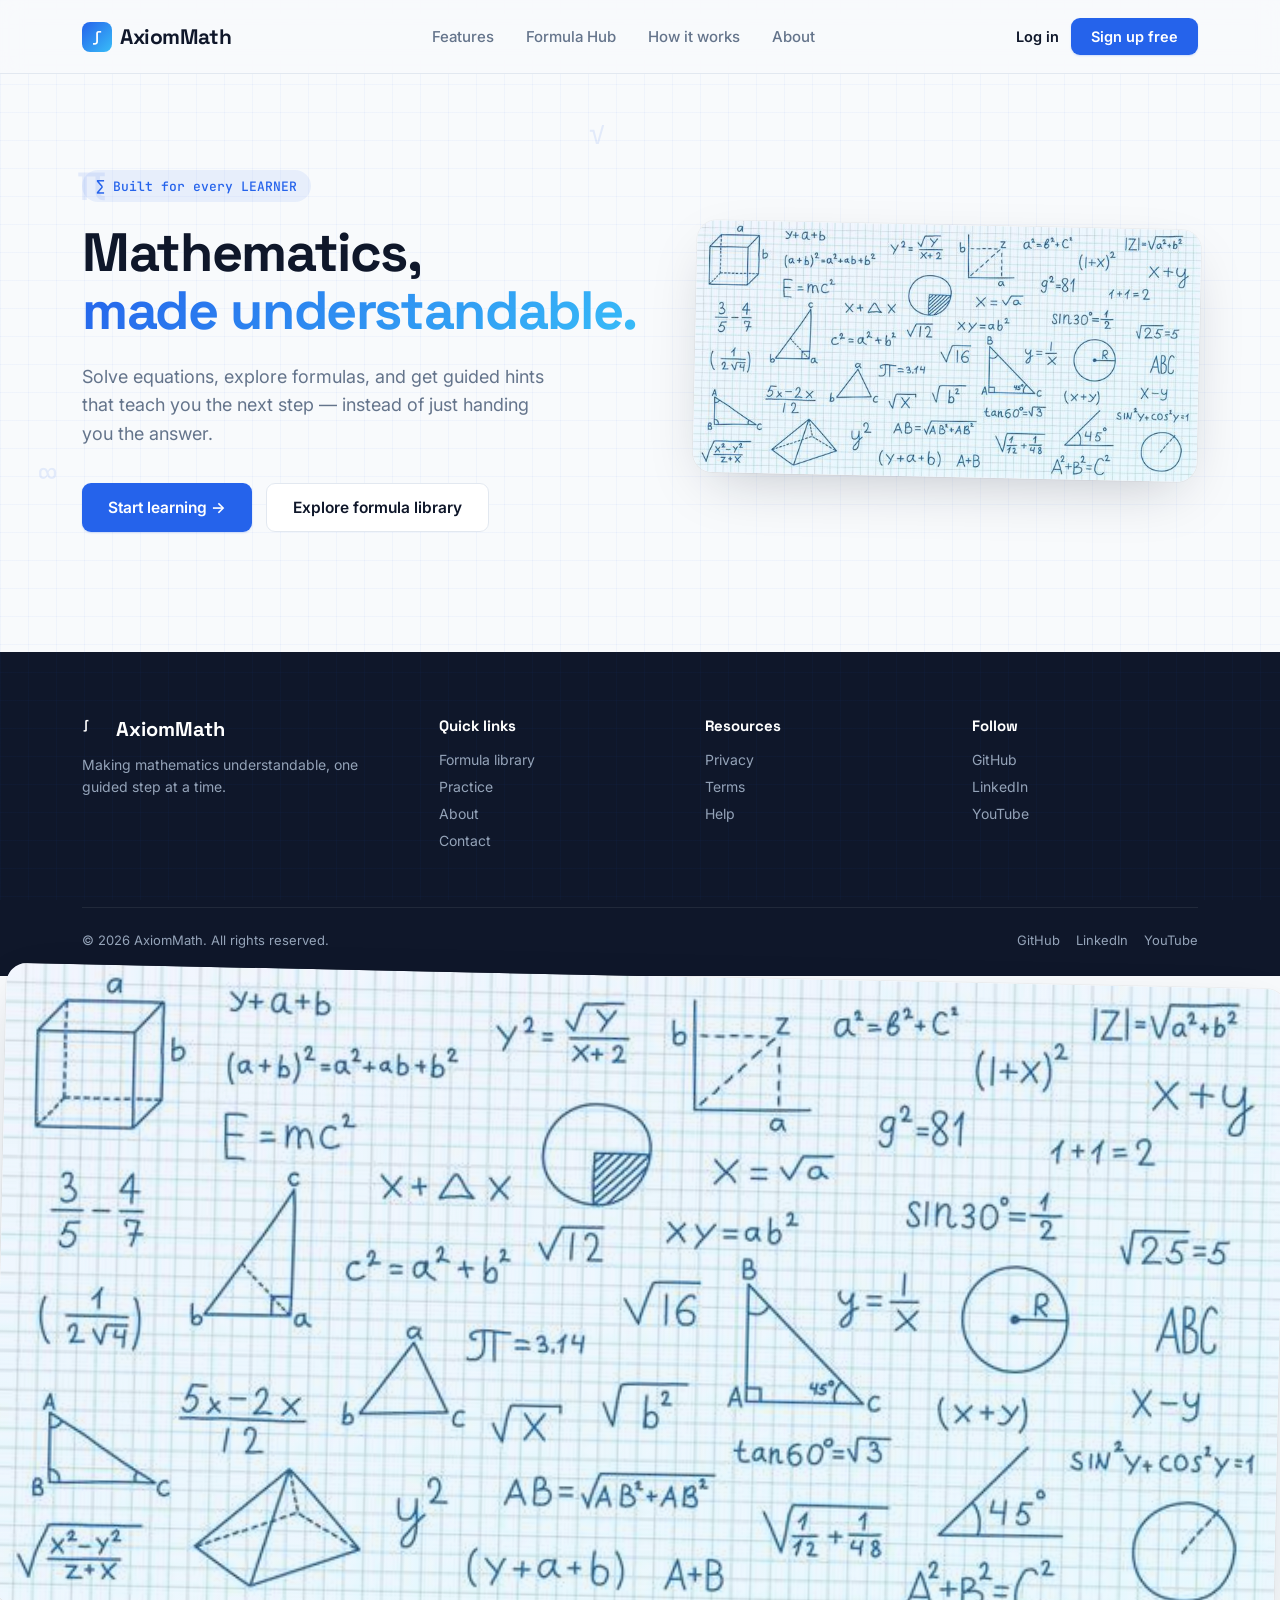
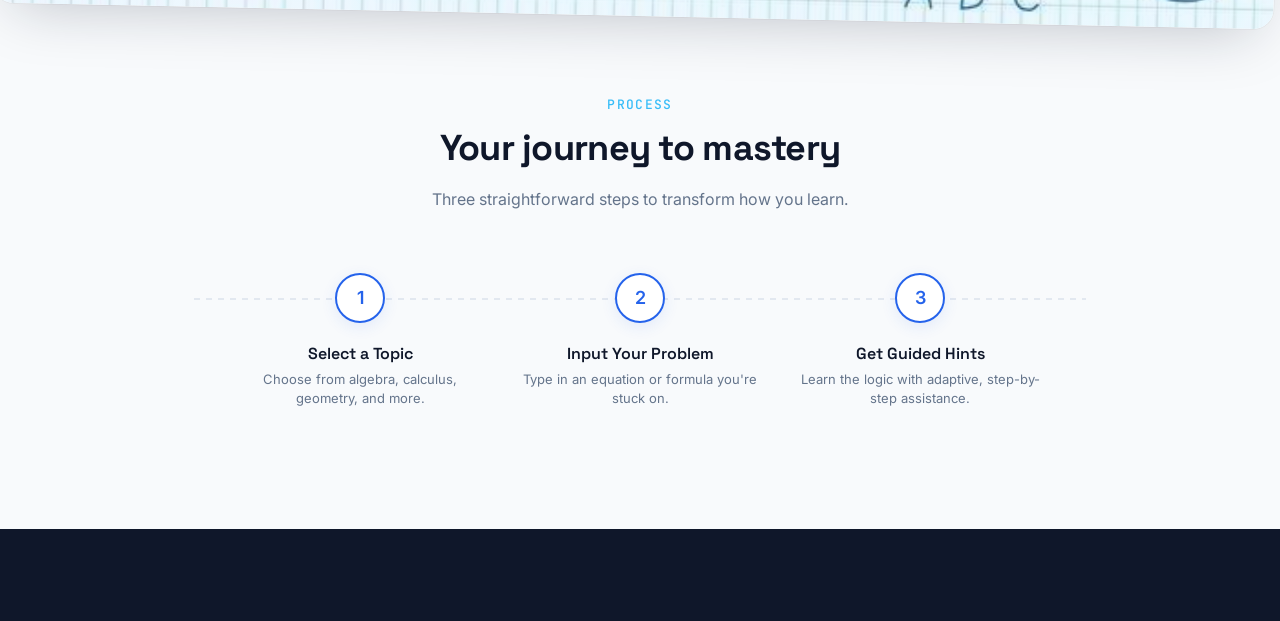
==== index.html @ 0ceeba9a "Hi, I am Asif" ====
<!DOCTYPE html>
<html lang="en">
<head>
<meta charset="UTF-8">
<meta name="viewport" content="width=device-width, initial-scale=1.0">
<title>AxiomMath — Mathematics Made Understandable</title>
<link rel="preconnect" href="https://fonts.googleapis.com">
<link href="https://fonts.googleapis.com/css2?family=Space+Grotesk:wght@400;500;600;700&family=Inter:wght@400;500;600;700&family=JetBrains+Mono:wght@400;500;600&display=swap" rel="stylesheet">
<link rel="stylesheet" href="styles.css">
</head>
<body>

<header>
  <nav>
    <div class="logo"><span class="mark">∫</span>AxiomMath</div>
    <div class="nav-links">
      <a href="#features">Features</a>
      <a href="#categories">Formula Hub</a>
      <a href="#how">How it works</a>
      <a href="about.html">About</a>
    </div>
    <div class="nav-cta">
      <a href="#" class="btn-login">Log in</a>
      <a href="#" class="btn btn-primary">Sign up free</a>
    </div>
  </nav>
</header>

<section class="hero">
  <span class="symbol" style="top:14%; left:6%; font-size:50px;">π</span>
  <span class="symbol" style="top:70%; left:3%; font-size:32px; animation-delay:1.4s;">∞</span>
  <span class="symbol" style="top:8%; left:46%; font-size:26px; animation-delay:2.1s;">√</span>
  <div class="wrap">
    <div class="hero-copy">
      <span class="eyebrow">Built for every LEARNER</span>
      <h1>Mathematics, <span class="accent-text">made&nbsp;understandable.</span></h1>
      <p class="sub">Solve equations, explore formulas, and get guided hints that teach you the next step — instead of just handing you the answer.</p>
      <div class="hero-actions">
        <a href="#" class="btn btn-primary">Start learning →</a>
        <a href="#categories" class="btn btn-ghost">Explore formula library</a>
      </div>
    </div>
    <div class="hero-visual">
      <img src="img.jpg" alt="Hero Visual">
    </div>
  </div>
</section>

<footer>
  <div class="wrap">
    <div class="footer-grid">
      <div>
        <div class="footer-logo"><span class="mark" style="width:26px;height:26px;font-size:13px;">∫</span>AxiomMath</div>
        <p style="font-size:14px; line-height:1.6;">Making mathematics understandable, one guided step at a time.</p>
      </div>
      <div>
        <h4>Quick links</h4>
        <ul>
          <li><a href="#categories">Formula library</a></li>
          <li><a href="#">Practice</a></li>
          <li><a href="about.html">About</a></li>
          <li><a href="#">Contact</a></li>
        </ul>
      </div>
      <div>
        <h4>Resources</h4>
        <ul>
          <li><a href="#">Privacy</a></li>
          <li><a href="#">Terms</a></li>
          <li><a href="#">Help</a></li>
        </ul>
      </div>
      <div>
        <h4>Follow</h4>
        <ul>
          <li><a href="#">GitHub</a></li>
          <li><a href="#">LinkedIn</a></li>
          <li><a href="#">YouTube</a></li>
        </ul>
      </div>
    </div>
    <div class="footer-bottom">
      <span>© 2026 AxiomMath. All rights reserved.</span>
      <div class="socials">
        <a href="#">GitHub</a>
        <a href="#">LinkedIn</a>
        <a href="#">YouTube</a>
      </div>
    </div>
  </div>
</footer>

</body>
</html>





    <div class="hero-visual">
      <img src="img.jpg" alt="Hero Visual">
    </div>
  </div>
</section>


<section id="how" class="section">
  <div class="wrap">
    <div class="section-head">
      <span class="label">Process</span>
      <h2>Your journey to mastery</h2>
      <p>Three straightforward steps to transform how you learn.</p>
    </div>
    
    <div class="timeline">
     
      <div class="tstep">
        <div class="tdot">1</div>
        <h5>Select a Topic</h5>
        <p>Choose from algebra, calculus, geometry, and more.</p>
      </div>
      
      <div class="tstep">
        <div class="tdot">2</div>
        <h5>Input Your Problem</h5>
        <p>Type in an equation or formula you're stuck on.</p>
      </div>
      
      <div class="tstep">
        <div class="tdot">3</div>
        <h5>Get Guided Hints</h5>
        <p>Learn the logic with adaptive, step-by-step assistance.</p>
      </div>
    </div>
  </div>
</section>

<footer>
<!-- ... -->
---- styles.css ----
:root{
  --bg:#F8FAFC;
  --primary:#2563EB;
  --primary-dark:#1d4ed8;
  --accent:#38BDF8;
  --dark:#0F172A;
  --card:#FFFFFF;
  --line:#E2E8F0;
  --muted:#64748B;
  --font-display:'Space Grotesk', sans-serif;
  --font-body:'Inter', sans-serif;
  --font-mono:'JetBrains Mono', monospace;
}
*{box-sizing:border-box; margin:0; padding:0;}
html{scroll-behavior:smooth;}
body{
  font-family:var(--font-body);
  background:var(--bg);
  color:var(--dark);
  -webkit-font-smoothing:antialiased;
  overflow-x:hidden;
}
a{color:inherit; text-decoration:none;}
img{max-width:100%; display:block;}

/* faint grid texture across whole page */
body::before{
  content:"";
  position:fixed; inset:0;
  background-image:
    linear-gradient(rgba(37,99,235,0.04) 1px, transparent 1px),
    linear-gradient(90deg, rgba(37,99,235,0.04) 1px, transparent 1px);
  background-size:28px 28px;
  pointer-events:none;
  z-index:0;
}

.wrap{max-width:1180px; margin:0 auto; padding:0 32px; position:relative; z-index:1;}

/* ---------- floating symbols ---------- */
.symbol{
  position:absolute;
  font-family:var(--font-mono);
  color:rgba(37,99,235,0.10);
  font-size:42px;
  user-select:none;
  pointer-events:none;
  animation:drift 14s ease-in-out infinite;
}
@keyframes drift{
  0%,100%{transform:translateY(0) rotate(0deg);}
  50%{transform:translateY(-24px) rotate(6deg);}
}
@media (prefers-reduced-motion: reduce){
  .symbol{animation:none;}
  *{animation-duration:0.001ms !important; transition-duration:0.001ms !important;}
}

/* ---------- nav ---------- */
header{
  position:sticky; top:0; z-index:50;
  background:rgba(248,250,252,0.85);
  backdrop-filter:blur(10px);
  border-bottom:1px solid var(--line);
}
nav{
  display:flex; align-items:center; justify-content:space-between;
  padding:18px 32px; max-width:1180px; margin:0 auto;
}
.logo{
  font-family:var(--font-display); font-weight:700; font-size:21px;
  letter-spacing:-0.02em; display:flex; align-items:center; gap:8px;
}
.logo .mark{
  width:30px; height:30px; border-radius:8px;
  background:linear-gradient(135deg, var(--primary), var(--accent));
  display:flex; align-items:center; justify-content:center;
  color:#fff; font-family:var(--font-mono); font-size:15px; font-weight:600;
}
.nav-links{display:flex; gap:32px; align-items:center;}
.nav-links a{
  font-size:15px; font-weight:500; color:var(--muted);
  transition:color .2s ease; position:relative;
}
.nav-links a:hover{color:var(--dark);}
.nav-cta{display:flex; gap:12px; align-items:center;}
.btn{
  font-family:var(--font-body); font-weight:600; font-size:14.5px;
  padding:10px 20px; border-radius:9px; border:none; cursor:pointer;
  transition:all .2s ease; display:inline-flex; align-items:center; gap:8px;
}
.btn-primary{
  background:var(--primary); color:#fff;
  box-shadow:0 1px 2px rgba(37,99,235,0.2);
}
.btn-primary:hover{
  background:var(--primary-dark);
  box-shadow:0 0 0 4px rgba(37,99,235,0.18);
  transform:translateY(-1px);
}
.btn-ghost{
  background:#fff; color:var(--dark); border:1px solid var(--line);
}
.btn-ghost:hover{border-color:var(--primary); color:var(--primary);}
.btn-login{font-weight:600; font-size:14.5px; color:var(--dark);}

/* ---------- hero ---------- */
.hero{
  padding:96px 0 80px;
  position:relative;
  overflow:hidden;
}
.hero .wrap{
  display:grid; grid-template-columns:1.05fr 0.95fr; gap:56px; align-items:center;
}
.eyebrow{
  display:inline-flex; align-items:center; gap:8px;
  font-family:var(--font-mono); font-size:13px; color:var(--primary);
  background:rgba(37,99,235,0.08); padding:6px 14px; border-radius:100px;
  margin-bottom:22px; font-weight:500;
}
.eyebrow::before{content:"∑"; font-size:15px;}
h1{
  font-family:var(--font-display); font-weight:700;
  font-size:54px; line-height:1.08; letter-spacing:-0.025em;
  margin-bottom:22px;
}
h1 .accent-text{
  background:linear-gradient(135deg, var(--primary), var(--accent));
  -webkit-background-clip:text; background-clip:text; color:transparent;
}
.hero p.sub{
  font-size:18px; line-height:1.6; color:var(--muted);
  max-width:480px; margin-bottom:34px;
}
.hero-actions{display:flex; gap:14px; flex-wrap:wrap;}
.hero-actions .btn{padding:14px 26px; font-size:15.5px;}

.hero-visual{
  position:relative;
  border-radius:20px;
  overflow:hidden;
  box-shadow:0 20px 60px -20px rgba(15,23,42,0.25), 0 0 0 1px rgba(15,23,42,0.04);
  transform:rotate(1.2deg);
}
.hero-visual img{width:100%; height:100%; object-fit:cover;}
.hero-visual::after{
  content:"";
  position:absolute; inset:0;
  background:linear-gradient(160deg, rgba(37,99,235,0.06), rgba(56,189,248,0.10));
}
.floating-card{
  position:absolute;
  background:#fff; border-radius:14px;
  box-shadow:0 14px 34px -10px rgba(15,23,42,0.22);
  padding:13px 16px;
  font-family:var(--font-mono); font-size:14px; font-weight:600;
  display:flex; align-items:center; gap:8px;
  animation:floaty 5s ease-in-out infinite;
}
.floating-card.fc1{bottom:-18px; left:-22px; color:var(--primary); animation-delay:.3s;}
.floating-card.fc2{top:-16px; right:-18px; color:#0EA5E9; animation-delay:1s;}
@keyframes floaty{
  0%,100%{transform:translateY(0);}
  50%{transform:translateY(-10px);}
}

/* ---------- section heading ---------- */
.section{padding:72px 0;}
.section-head{text-align:center; max-width:600px; margin:0 auto 48px;}
.section-head .label{
  font-family:var(--font-mono); font-size:13px; color:var(--accent);
  font-weight:500; letter-spacing:0.04em; text-transform:uppercase;
  display:block; margin-bottom:10px;
}
.section-head h2{
  font-family:var(--font-display); font-weight:700; font-size:34px;
  letter-spacing:-0.02em; margin-bottom:12px;
}
.section-head p{color:var(--muted); font-size:16px; line-height:1.6;}

/* ---------- quick feature strip ---------- */
.feature-strip{
  display:grid; grid-template-columns:repeat(6,1fr); gap:0;
  background:var(--dark); border-radius:18px; overflow:hidden;
  margin:0 32px;
}
.feature-strip .fitem{
  padding:26px 18px; text-align:center; color:#fff;
  border-right:1px solid rgba(255,255,255,0.08);
  transition:background .2s ease;
}
.feature-strip .fitem:last-child{border-right:none;}
.feature-strip .fitem:hover{background:rgba(255,255,255,0.06);}
.feature-strip .ficon{font-size:22px; margin-bottom:8px;}
.feature-strip .flabel{font-size:13.5px; font-weight:600;}

/* ---------- feature cards ---------- */
.grid-3{display:grid; grid-template-columns:repeat(3,1fr); gap:24px;}
.feature-card{
  background:var(--card); border:1px solid var(--line); border-radius:16px;
  padding:30px 26px; transition:transform .25s ease, box-shadow .25s ease, border-color .25s ease;
}
.feature-card:hover{
  transform:translateY(-4px);
  box-shadow:0 18px 40px -16px rgba(15,23,42,0.16);
  border-color:rgba(37,99,235,0.25);
}
.fc-icon{
  width:48px; height:48px; border-radius:12px;
  background:rgba(37,99,235,0.08);
  display:flex; align-items:center; justify-content:center;
  font-size:22px; margin-bottom:18px;
}
.feature-card h3{font-family:var(--font-display); font-size:18px; font-weight:600; margin-bottom:8px;}
.feature-card p{color:var(--muted); font-size:14.5px; line-height:1.6;}

/* ---------- why axiommath / process ---------- */
.process{
  display:flex; align-items:center; justify-content:center; gap:0;
  flex-wrap:wrap; margin-top:8px;
}
.pstep{
  font-family:var(--font-display); font-weight:600; font-size:17px;
  background:#fff; border:1px solid var(--line); border-radius:12px;
  padding:14px 26px; box-shadow:0 4px 14px -8px rgba(15,23,42,0.12);
}
.parrow{
  font-family:var(--font-mono); color:var(--accent); font-size:20px;
  padding:0 18px;
}

/* ---------- categories ---------- */
.cat-grid{display:grid; grid-template-columns:repeat(3,1fr); gap:20px;}
.cat-card{
  background:#fff; border:1px solid var(--line); border-radius:16px;
  padding:24px; display:flex; align-items:center; gap:16px;
  transition:all .25s ease; cursor:pointer;
}
.cat-card:hover{border-color:var(--primary); transform:translateY(-3px); box-shadow:0 14px 30px -16px rgba(37,99,235,0.3);}
.cat-emoji{font-size:28px;}
.cat-card h4{font-family:var(--font-display); font-size:16.5px; font-weight:600;}
.cat-card span{font-size:13px; color:var(--muted); font-family:var(--font-mono);}

/* ---------- daily challenge (notebook card) ---------- */
.challenge{
  background:#fff;
  border-radius:20px;
  padding:0;
  overflow:hidden;
  display:grid; grid-template-columns:1fr 1fr;
  box-shadow:0 24px 50px -24px rgba(15,23,42,0.25);
  position:relative;
}
.challenge-left{
  padding:44px 40px;
  background:
    linear-gradient(rgba(37,99,235,0.045) 1px, transparent 1px),
    linear-gradient(90deg, rgba(37,99,235,0.045) 1px, transparent 1px);
  background-size:22px 22px;
  background-color:#fff;
  border-right:1px dashed var(--line);
}
.challenge-left .label{
  font-family:var(--font-mono); font-size:13px; color:var(--primary); font-weight:600;
  text-transform:uppercase; letter-spacing:.04em; margin-bottom:14px; display:block;
}
.equation{
  font-family:var(--font-mono); font-size:32px; font-weight:600;
  color:var(--dark); margin:18px 0 28px;
}
.meta-row{display:flex; gap:28px; margin-bottom:30px;}
.meta-item{font-size:13.5px; color:var(--muted);}
.meta-item b{display:block; color:var(--dark); font-size:15px; font-family:var(--font-display);}
.challenge-right{
  padding:44px 40px; background:var(--dark); color:#fff;
  display:flex; flex-direction:column; justify-content:center;
}
.challenge-right h3{font-family:var(--font-display); font-size:22px; margin-bottom:12px;}
.challenge-right p{color:#94A3B8; font-size:14.5px; line-height:1.6; margin-bottom:26px;}
.challenge-right .btn-primary{align-self:flex-start;}
.challenge-right .btn-ghost{
  background:transparent; color:#fff; border-color:rgba(255,255,255,0.2); margin-top:10px; align-self:flex-start;
}

/* ---------- how it works ---------- */
.timeline{
  display:flex; align-items:flex-start; justify-content:space-between;
  position:relative; margin-top:30px;
}
.timeline::before{
  content:""; position:absolute; top:24px; left:5%; right:5%; height:2px;
  background:repeating-linear-gradient(90deg, var(--line) 0 8px, transparent 8px 16px);
}
.tstep{
  display:flex; flex-direction:column; align-items:center; text-align:center;
  width:18%; position:relative; z-index:1;
}
.tdot{
  width:48px; height:48px; border-radius:50%;
  background:#fff; border:2px solid var(--primary); color:var(--primary);
  display:flex; align-items:center; justify-content:center;
  font-size:20px; margin-bottom:14px;
}
.tstep h5{font-family:var(--font-display); font-size:14.5px; font-weight:600; margin-bottom:4px;}
.tstep p{font-size:12.5px; color:var(--muted);}

/* ---------- reviews ---------- */
.review-grid{display:grid; grid-template-columns:repeat(3,1fr); gap:22px;}
.review-card{
  background:#fff; border:1px solid var(--line); border-radius:16px; padding:26px;
}
.stars{color:#F59E0B; font-size:15px; margin-bottom:14px; letter-spacing:2px;}
.review-card p{font-size:14.5px; color:var(--dark); line-height:1.6; margin-bottom:18px;}
.reviewer{display:flex; align-items:center; gap:10px;}
.avatar{
  width:34px; height:34px; border-radius:50%;
  background:linear-gradient(135deg, var(--primary), var(--accent));
  display:flex; align-items:center; justify-content:center; color:#fff;
  font-family:var(--font-display); font-size:13px; font-weight:600;
}
.reviewer b{font-size:13.5px; display:block;}
.reviewer span{font-size:12px; color:var(--muted);}

/* ---------- CTA strip ---------- */
.cta-strip{
  background:linear-gradient(135deg, var(--primary), #1e3fae);
  border-radius:22px; padding:56px 50px; text-align:center; color:#fff;
  position:relative; overflow:hidden;
}
.cta-strip h2{font-family:var(--font-display); font-size:32px; margin-bottom:14px; font-weight:700;}
.cta-strip p{color:rgba(255,255,255,0.85); margin-bottom:28px; font-size:16px;}
.cta-strip .btn-ghost{background:#fff; color:var(--primary); border:none;}
.cta-strip .btn-ghost:hover{transform:translateY(-1px); box-shadow:0 8px 20px rgba(0,0,0,0.15);}

/* ---------- footer ---------- */
footer{background:var(--dark); color:#94A3B8; padding:64px 0 28px; margin-top:40px;}
.footer-grid{
  display:grid; grid-template-columns:1.4fr 1fr 1fr 1fr; gap:40px;
  margin-bottom:48px;
}
.footer-grid h4{color:#fff; font-family:var(--font-display); font-size:15px; margin-bottom:16px;}
.footer-grid ul{list-style:none;}
.footer-grid li{margin-bottom:10px; font-size:14px;}
.footer-grid a:hover{color:#fff;}
.footer-logo{
  font-family:var(--font-display); font-weight:700; font-size:20px; color:#fff;
  margin-bottom:12px; display:flex; align-items:center; gap:8px;
}
.footer-bottom{
  border-top:1px solid rgba(255,255,255,0.08); padding-top:24px;
  display:flex; justify-content:space-between; align-items:center; font-size:13px;
}
.socials{display:flex; gap:16px;}

@media (max-width:980px){
  .hero .wrap{grid-template-columns:1fr;}
  .hero-visual{order:-1;}
  .grid-3{grid-template-columns:1fr;}
  .cat-grid{grid-template-columns:repeat(2,1fr);}
  .feature-strip{grid-template-columns:repeat(3,1fr);}
  .feature-strip .fitem:nth-child(3){border-right:none;}
  .challenge{grid-template-columns:1fr;}
  .timeline{flex-direction:column; gap:24px; align-items:flex-start;}
  .timeline::before{display:none;}
  .tstep{width:100%; flex-direction:row; text-align:left; gap:14px;}
  .footer-grid{grid-template-columns:1fr 1fr;}
  .review-grid{grid-template-columns:1fr;}
  .nav-links{display:none;}
  h1{font-size:38px;}
}








.section {
  padding: 80px 0;
  position: relative;
  z-index: 1; 
}

.section-head {
  text-align: center;
  max-width: 600px;
  margin: 0 auto 60px;
}

.section-head .label {
  font-family: var(--font-mono);
  font-size: 13px;
  color: var(--accent); 
  font-weight: 500;
  text-transform: uppercase;
  letter-spacing: 0.1em;
  display: block;
  margin-bottom: 12px;
}

.section-head h2 {
  font-family: var(--font-display);
  font-weight: 700;
  font-size: 36px;
  letter-spacing: -0.02em;
  margin-bottom: 16px;
}

.section-head p {
  color: var(--muted);
  font-size: 16px;
  line-height: 1.6;
}


.timeline {
  display: flex;
  justify-content: center;
  gap: 30px;
  position: relative;
}


.timeline::before {
  content: "";
  position: absolute;
  top: 25px;
  left: 10%;
  right: 10%;
  height: 2px;
  background: repeating-linear-gradient(90deg, var(--line) 0 6px, transparent 6px 12px);
  z-index: 0;
}


.tstep {
  display: flex;
  flex-direction: column;
  align-items: center;
  text-align: center;
  flex: 1;
  max-width: 250px;
  position: relative;
  z-index: 1;
}


.tdot {
  width: 50px;
  height: 50px;
  border-radius: 50%;
  background: #fff;
  border: 2px solid var(--primary); /* blue color */
  color: var(--primary);
  display: flex;
  align-items: center;
  justify-content: center;
  font-size: 18px;
  font-weight: 600;
  margin-bottom: 20px;
  box-shadow: 0 4px 15px rgba(37,99,235,0.1);
}


.tstep h5 {
  font-family: var(--font-display);
  font-size: 16px;
  font-weight: 600;
  margin-bottom: 6px;
}

.tstep p {
  font-size: 13px;
  color: var(--muted);
  line-height: 1.5;
}


@media (max-width: 768px) {
  .timeline {
    flex-direction: column;
    gap: 40px;
    align-items: flex-start;
    padding-left: 20px;
  }
  
  .timeline::before {
    top: 10%;
    bottom: 10%;
    left: 25px; 
    width: 2px;
    height: 80%;
    background: repeating-linear-gradient(180deg, var(--line) 0 6px, transparent 6px 12px);
  }
  
  .tstep {
    flex-direction: row;
    text-align: left;
    max-width: 100%;
    gap: 20px;
  }
  
  .tdot {
    margin-bottom: 0;
    flex-shrink: 0;
  }
}
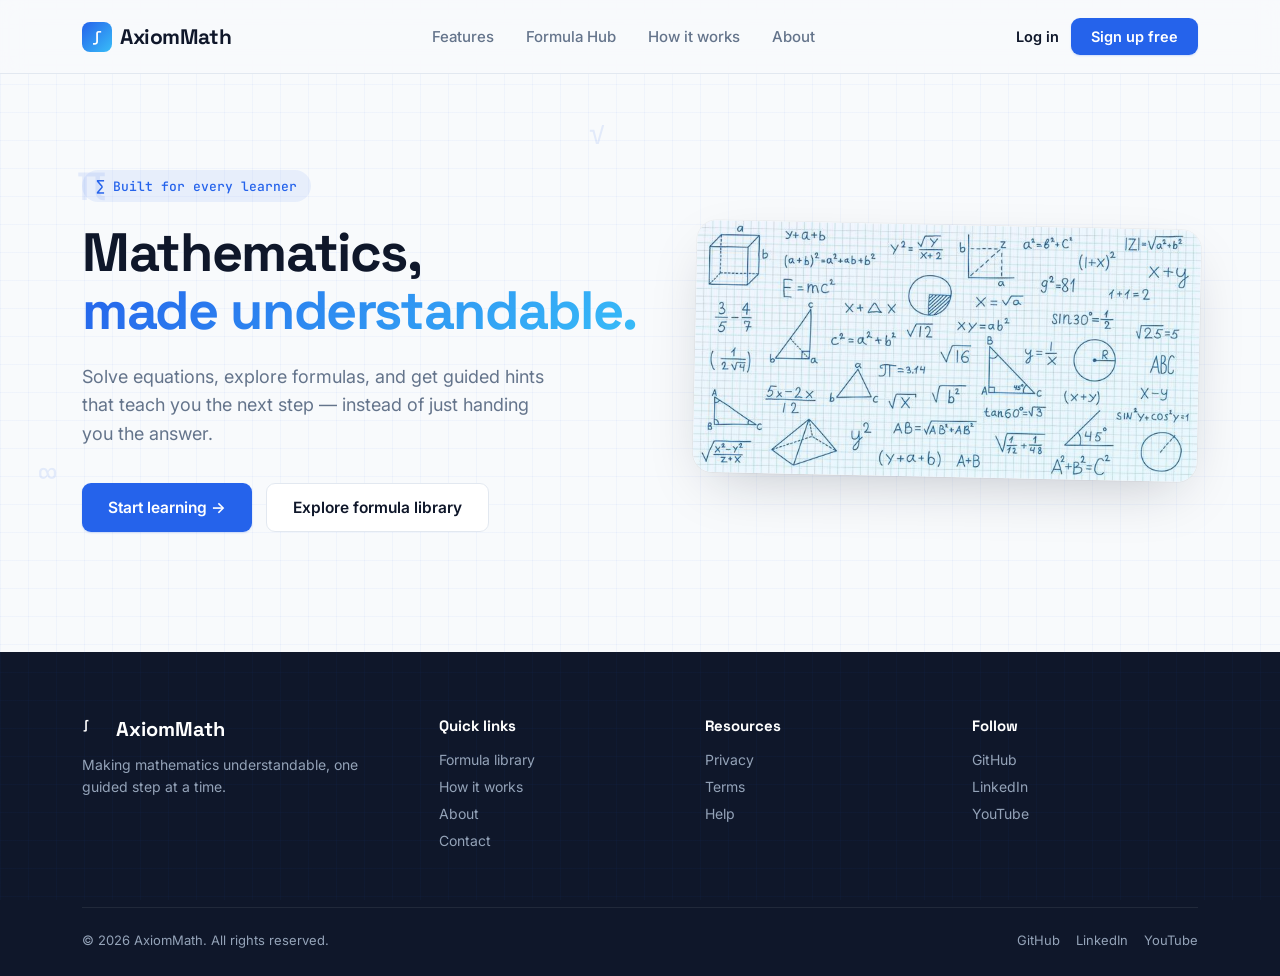
==== commit 3c82fc6a: "Update homepage" ====
--- a/index.html
+++ b/index.html
@@ -12,11 +12,11 @@
 
 <header>
   <nav>
-    <div class="logo"><span class="mark">∫</span>AxiomMath</div>
+    <a href="index.html" class="logo"><span class="mark">∫</span>AxiomMath</a>
     <div class="nav-links">
       <a href="#features">Features</a>
       <a href="#categories">Formula Hub</a>
-      <a href="#how">How it works</a>
+      <a href="how-it-works.html">How it works</a>
       <a href="about.html">About</a>
     </div>
     <div class="nav-cta">
@@ -32,7 +32,7 @@
   <span class="symbol" style="top:8%; left:46%; font-size:26px; animation-delay:2.1s;">√</span>
   <div class="wrap">
     <div class="hero-copy">
-      <span class="eyebrow">Built for every LEARNER</span>
+      <span class="eyebrow">Built for every learner</span>
       <h1>Mathematics, <span class="accent-text">made&nbsp;understandable.</span></h1>
       <p class="sub">Solve equations, explore formulas, and get guided hints that teach you the next step — instead of just handing you the answer.</p>
       <div class="hero-actions">
@@ -41,7 +41,7 @@
       </div>
     </div>
     <div class="hero-visual">
-      <img src="img.jpg" alt="Hero Visual">
+      <img src="img.jpg" alt="Hand-drawn mathematical formulas on graph paper">
     </div>
   </div>
 </section>
@@ -57,7 +57,7 @@
         <h4>Quick links</h4>
         <ul>
           <li><a href="#categories">Formula library</a></li>
-          <li><a href="#">Practice</a></li>
+          <li><a href="how-it-works.html">How it works</a></li>
           <li><a href="about.html">About</a></li>
           <li><a href="#">Contact</a></li>
         </ul>
@@ -92,48 +92,3 @@
 
 </body>
 </html>
-
-
-
-
-
-    <div class="hero-visual">
-      <img src="img.jpg" alt="Hero Visual">
-    </div>
-  </div>
-</section>
-
-
-<section id="how" class="section">
-  <div class="wrap">
-    <div class="section-head">
-      <span class="label">Process</span>
-      <h2>Your journey to mastery</h2>
-      <p>Three straightforward steps to transform how you learn.</p>
-    </div>
-    
-    <div class="timeline">
-     
-      <div class="tstep">
-        <div class="tdot">1</div>
-        <h5>Select a Topic</h5>
-        <p>Choose from algebra, calculus, geometry, and more.</p>
-      </div>
-      
-      <div class="tstep">
-        <div class="tdot">2</div>
-        <h5>Input Your Problem</h5>
-        <p>Type in an equation or formula you're stuck on.</p>
-      </div>
-      
-      <div class="tstep">
-        <div class="tdot">3</div>
-        <h5>Get Guided Hints</h5>
-        <p>Learn the logic with adaptive, step-by-step assistance.</p>
-      </div>
-    </div>
-  </div>
-</section>
-
-<footer>
-<!-- ... -->
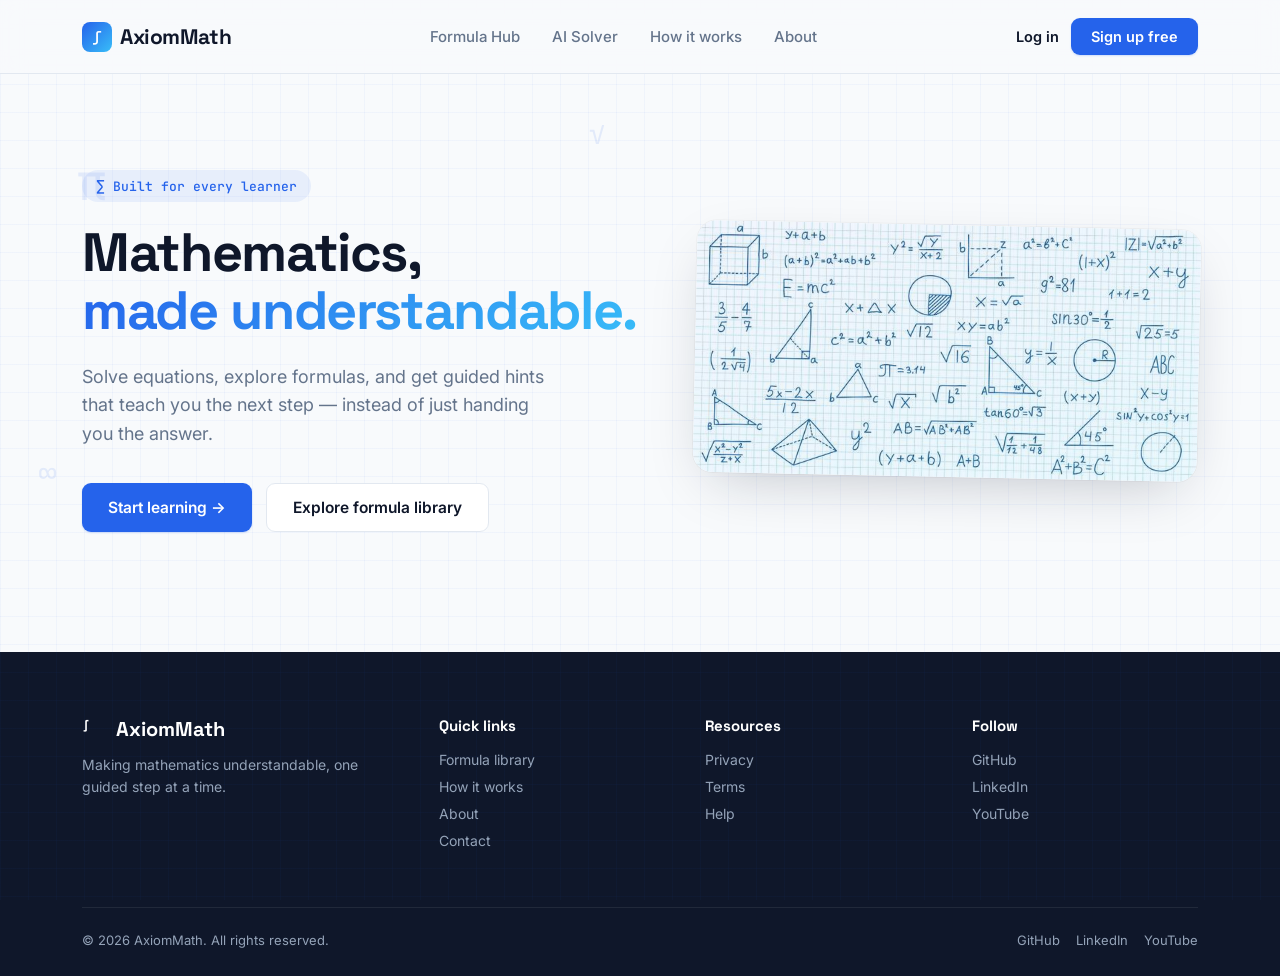
==== commit ddae4fd1: "updated index.html linking with new php files" ====
--- a/index.html
+++ b/index.html
@@ -7,6 +7,7 @@
 <link rel="preconnect" href="https://fonts.googleapis.com">
 <link href="https://fonts.googleapis.com/css2?family=Space+Grotesk:wght@400;500;600;700&family=Inter:wght@400;500;600;700&family=JetBrains+Mono:wght@400;500;600&display=swap" rel="stylesheet">
 <link rel="stylesheet" href="styles.css">
+
 </head>
 <body>
 
@@ -14,14 +15,14 @@
   <nav>
     <a href="index.html" class="logo"><span class="mark">∫</span>AxiomMath</a>
     <div class="nav-links">
-      <a href="#features">Features</a>
-      <a href="#categories">Formula Hub</a>
+      <a href="formulas.php">Formula Hub</a>
+      <a href="solver.php">AI Solver</a>
       <a href="how-it-works.html">How it works</a>
       <a href="about.html">About</a>
     </div>
     <div class="nav-cta">
-      <a href="#" class="btn-login">Log in</a>
-      <a href="#" class="btn btn-primary">Sign up free</a>
+      <a href="./auth/login.php" class="btn-login">Log in</a>
+      <a href="./auth/register.php" class="btn btn-primary">Sign up free</a>
     </div>
   </nav>
 </header>
@@ -37,7 +38,7 @@
       <p class="sub">Solve equations, explore formulas, and get guided hints that teach you the next step — instead of just handing you the answer.</p>
       <div class="hero-actions">
         <a href="#" class="btn btn-primary">Start learning →</a>
-        <a href="#categories" class="btn btn-ghost">Explore formula library</a>
+        <a href="formulas.php" class="btn btn-ghost">Explore formula library</a>
       </div>
     </div>
     <div class="hero-visual">
@@ -56,7 +57,7 @@
       <div>
         <h4>Quick links</h4>
         <ul>
-          <li><a href="#categories">Formula library</a></li>
+          <li><a href="formulas.php">Formula library</a></li>
           <li><a href="how-it-works.html">How it works</a></li>
           <li><a href="about.html">About</a></li>
           <li><a href="#">Contact</a></li>
@@ -91,4 +92,4 @@
 </footer>
 
 </body>
-</html>
+</html>
--- a/styles.css
+++ b/styles.css
@@ -368,142 +368,123 @@
   .review-grid{grid-template-columns:1fr;}
   .nav-links{display:none;}
   h1{font-size:38px;}
-}
-
-
-
-
-
-
-
-
-.section {
-  padding: 80px 0;
-  position: relative;
-  z-index: 1; 
-}
-
-.section-head {
-  text-align: center;
-  max-width: 600px;
-  margin: 0 auto 60px;
-}
-
-.section-head .label {
-  font-family: var(--font-mono);
-  font-size: 13px;
-  color: var(--accent); 
-  font-weight: 500;
-  text-transform: uppercase;
-  letter-spacing: 0.1em;
-  display: block;
-  margin-bottom: 12px;
-}
-
-.section-head h2 {
-  font-family: var(--font-display);
-  font-weight: 700;
-  font-size: 36px;
-  letter-spacing: -0.02em;
-  margin-bottom: 16px;
-}
-
-.section-head p {
-  color: var(--muted);
-  font-size: 16px;
-  line-height: 1.6;
-}
-
-
-.timeline {
-  display: flex;
-  justify-content: center;
-  gap: 30px;
-  position: relative;
-}
-
-
-.timeline::before {
-  content: "";
-  position: absolute;
-  top: 25px;
-  left: 10%;
-  right: 10%;
-  height: 2px;
-  background: repeating-linear-gradient(90deg, var(--line) 0 6px, transparent 6px 12px);
-  z-index: 0;
-}
-
-
-.tstep {
-  display: flex;
-  flex-direction: column;
-  align-items: center;
-  text-align: center;
-  flex: 1;
-  max-width: 250px;
-  position: relative;
-  z-index: 1;
-}
-
-
-.tdot {
-  width: 50px;
-  height: 50px;
-  border-radius: 50%;
-  background: #fff;
-  border: 2px solid var(--primary); /* blue color */
-  color: var(--primary);
-  display: flex;
-  align-items: center;
-  justify-content: center;
-  font-size: 18px;
-  font-weight: 600;
-  margin-bottom: 20px;
-  box-shadow: 0 4px 15px rgba(37,99,235,0.1);
-}
-
-
-.tstep h5 {
-  font-family: var(--font-display);
-  font-size: 16px;
-  font-weight: 600;
-  margin-bottom: 6px;
-}
-
-.tstep p {
-  font-size: 13px;
-  color: var(--muted);
-  line-height: 1.5;
-}
-
-
-@media (max-width: 768px) {
-  .timeline {
-    flex-direction: column;
-    gap: 40px;
-    align-items: flex-start;
-    padding-left: 20px;
-  }
-  
-  .timeline::before {
-    top: 10%;
-    bottom: 10%;
-    left: 25px; 
-    width: 2px;
-    height: 80%;
-    background: repeating-linear-gradient(180deg, var(--line) 0 6px, transparent 6px 12px);
-  }
-  
-  .tstep {
-    flex-direction: row;
-    text-align: left;
-    max-width: 100%;
-    gap: 20px;
-  }
-  
-  .tdot {
-    margin-bottom: 0;
-    flex-shrink: 0;
-  }
-}
+  .page-intro h1{font-size:40px;}
+  .page-intro p{font-size:18px;}
+  .container h2{font-size:30px;}
+  .goal blockquote{font-size:20px;}
+}
+
+/* =========================================================
+   SUB-PAGES (About, How It Works)
+   Shared banner + content-block styles so every inner page
+   matches the homepage's type system and palette.
+   ========================================================= */
+
+/* Banner used at the top of every sub-page (distinct from
+   the two-column homepage .hero so the two never collide) */
+.page-intro{
+  background:linear-gradient(135deg, var(--primary), var(--accent));
+  color:#fff; text-align:center;
+  padding:90px 24px; position:relative; overflow:hidden;
+}
+.page-intro .eyebrow{
+  background:rgba(255,255,255,0.18); color:#fff;
+}
+.page-intro h1{
+  font-size:44px; margin-bottom:14px; color:#fff;
+}
+.page-intro p{
+  font-size:19px; color:rgba(255,255,255,0.9); max-width:520px; margin:0 auto;
+}
+
+/* Generic centered content wrapper for sub-pages */
+.container{
+  width:90%; max-width:1100px; margin:0 auto; padding:70px 0;
+  position:relative; z-index:1;
+}
+.container h2{
+  text-align:center; color:var(--dark); margin-bottom:20px;
+  font-family:var(--font-display); font-weight:700; font-size:34px; letter-spacing:-0.02em;
+}
+.container > p{
+  font-size:17px; line-height:1.7; margin:0 auto 18px; max-width:720px;
+  text-align:center; color:var(--muted);
+}
+
+.mission{background:#fff;}
+
+.cards{
+  display:grid; grid-template-columns:repeat(auto-fit,minmax(260px,1fr));
+  gap:22px; margin-top:36px;
+}
+.card{
+  background:#fff; border:1px solid var(--line); border-radius:16px;
+  padding:28px; transition:transform .25s ease, box-shadow .25s ease, border-color .25s ease;
+}
+.card:hover{
+  transform:translateY(-6px);
+  box-shadow:0 18px 36px -18px rgba(15,23,42,0.18);
+  border-color:rgba(37,99,235,0.25);
+}
+.card h3{font-family:var(--font-display); font-size:17px; margin-bottom:10px; color:var(--primary);}
+.card p{font-size:14.5px; color:var(--muted); line-height:1.6; text-align:left;}
+
+.choose{background:var(--primary); color:#fff;}
+.choose h2{color:#fff;}
+.choose ul{list-style:none; max-width:640px; margin:0 auto;}
+.choose li{
+  padding:14px 4px; font-size:16px; border-bottom:1px solid rgba(255,255,255,0.12);
+}
+.choose li:last-child{border-bottom:none;}
+
+.future{
+  display:grid; grid-template-columns:repeat(auto-fit,minmax(200px,1fr));
+  gap:18px; margin-top:32px;
+}
+.future div{
+  background:#fff; border:1px solid var(--line); padding:24px;
+  border-radius:14px; text-align:center; font-weight:600; font-family:var(--font-display);
+  font-size:14.5px; color:var(--dark);
+  transition:transform .2s ease, box-shadow .2s ease;
+}
+.future div:hover{transform:translateY(-4px); box-shadow:0 14px 28px -16px rgba(15,23,42,0.16);}
+
+.goal{background:#EEF4FF; text-align:center; padding:80px 24px;}
+.goal h2{color:var(--dark);}
+.goal blockquote{
+  font-family:var(--font-display); font-size:24px; font-weight:500;
+  font-style:italic; color:var(--dark); max-width:760px; margin:0 auto; line-height:1.5;
+}
+
+/* Reusable centering helper (used sparingly, not a layout system) */
+.cta-center{text-align:center;}
+
+/* Step rows for How It Works — reuses .timeline's spacing rhythm
+   but stacks vertically since a dedicated page has room to breathe */
+.steps{display:flex; flex-direction:column; gap:0; margin-top:36px;}
+.step-row{
+  display:flex; align-items:flex-start; gap:22px;
+  padding:22px 4px; border-bottom:1px dashed var(--line);
+}
+.step-row:last-child{border-bottom:none;}
+.step-row .tdot{margin-bottom:0; flex-shrink:0;}
+.step-row .step-copy h3{font-family:var(--font-display); font-size:17px; margin-bottom:6px;}
+.step-row .step-copy p{color:var(--muted); font-size:14.5px; line-height:1.6;}
+
+@media (max-width:600px){
+  .page-intro{padding:64px 20px;}
+  .page-intro h1{font-size:32px;}
+  .choose li{font-size:14.5px;}
+}
+
+/* Formula expression display — used on formulas.php */
+.formula-expr{
+  font-family:var(--font-mono);
+  background:#F1F5F9;
+  border-radius:8px;
+  padding:10px 14px;
+  margin:10px 0;
+  font-size:14px;
+  color:var(--primary);
+  overflow-x:auto;
+}
